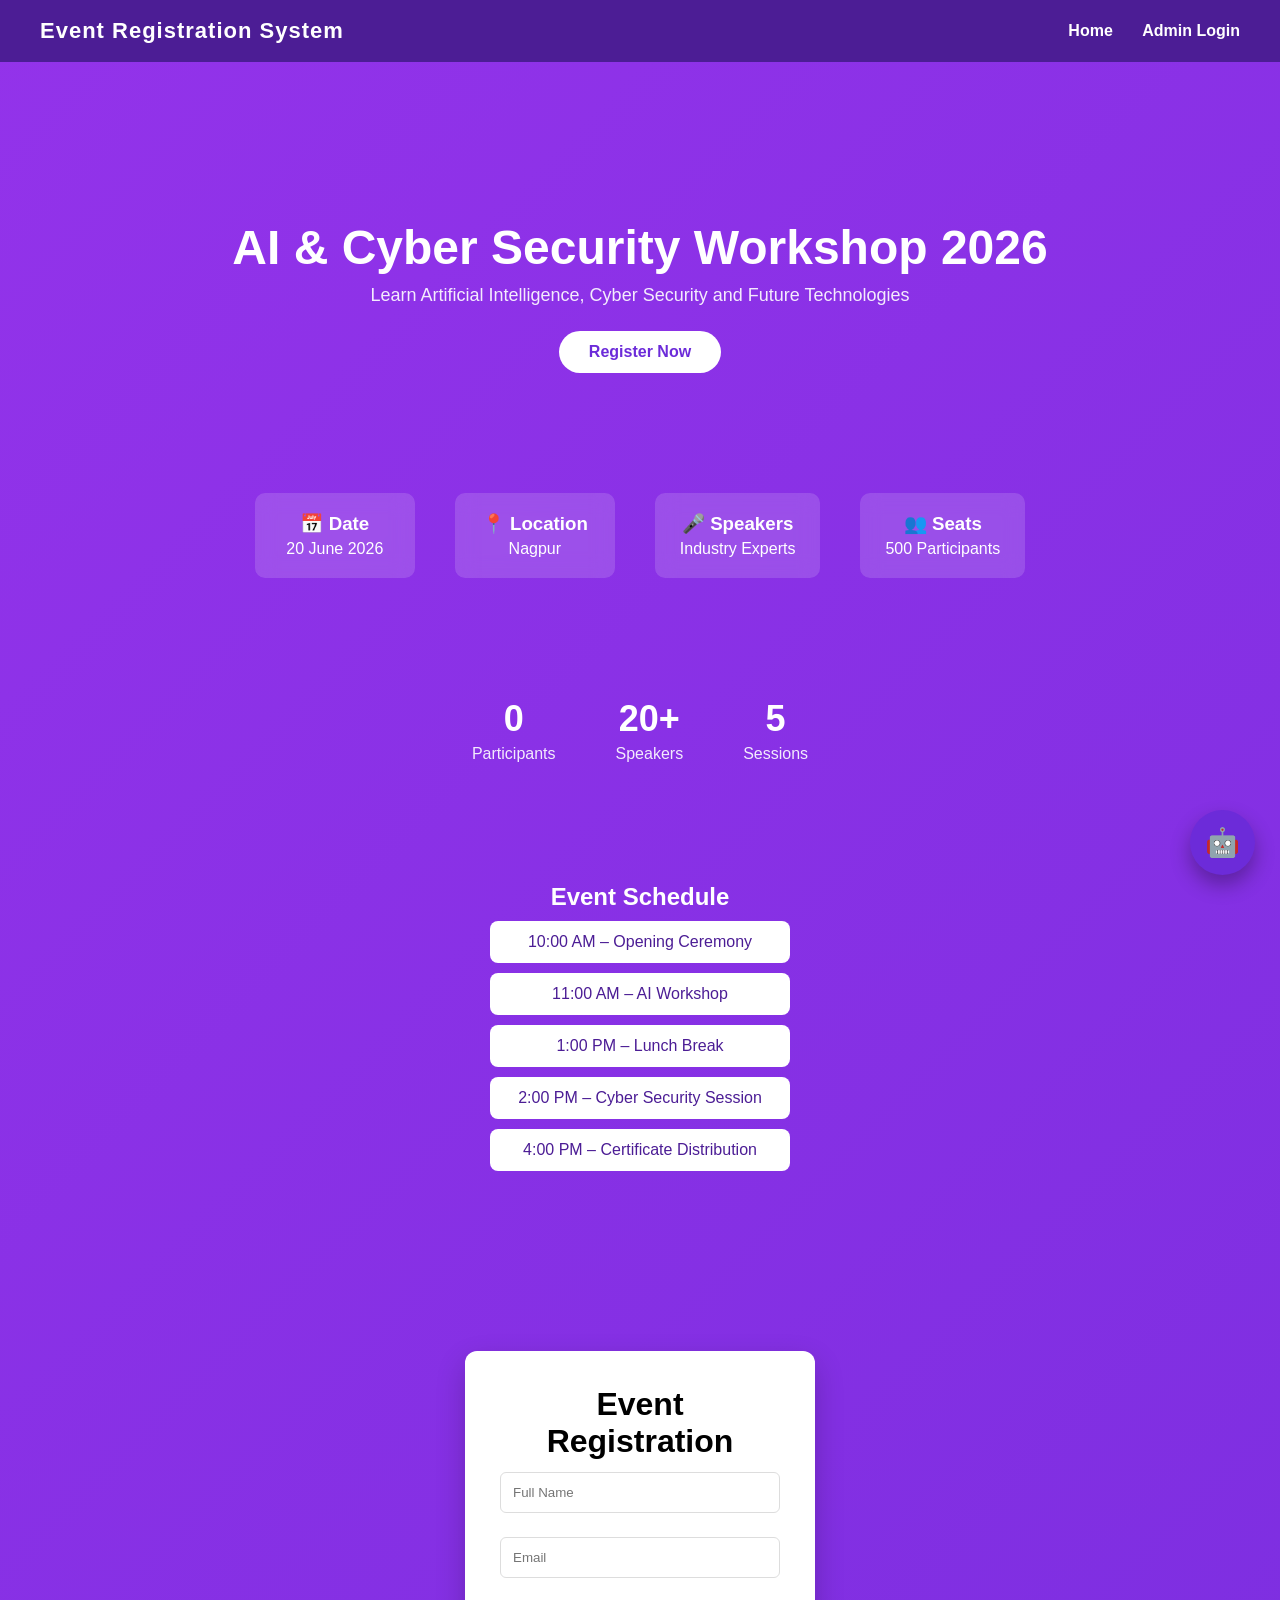
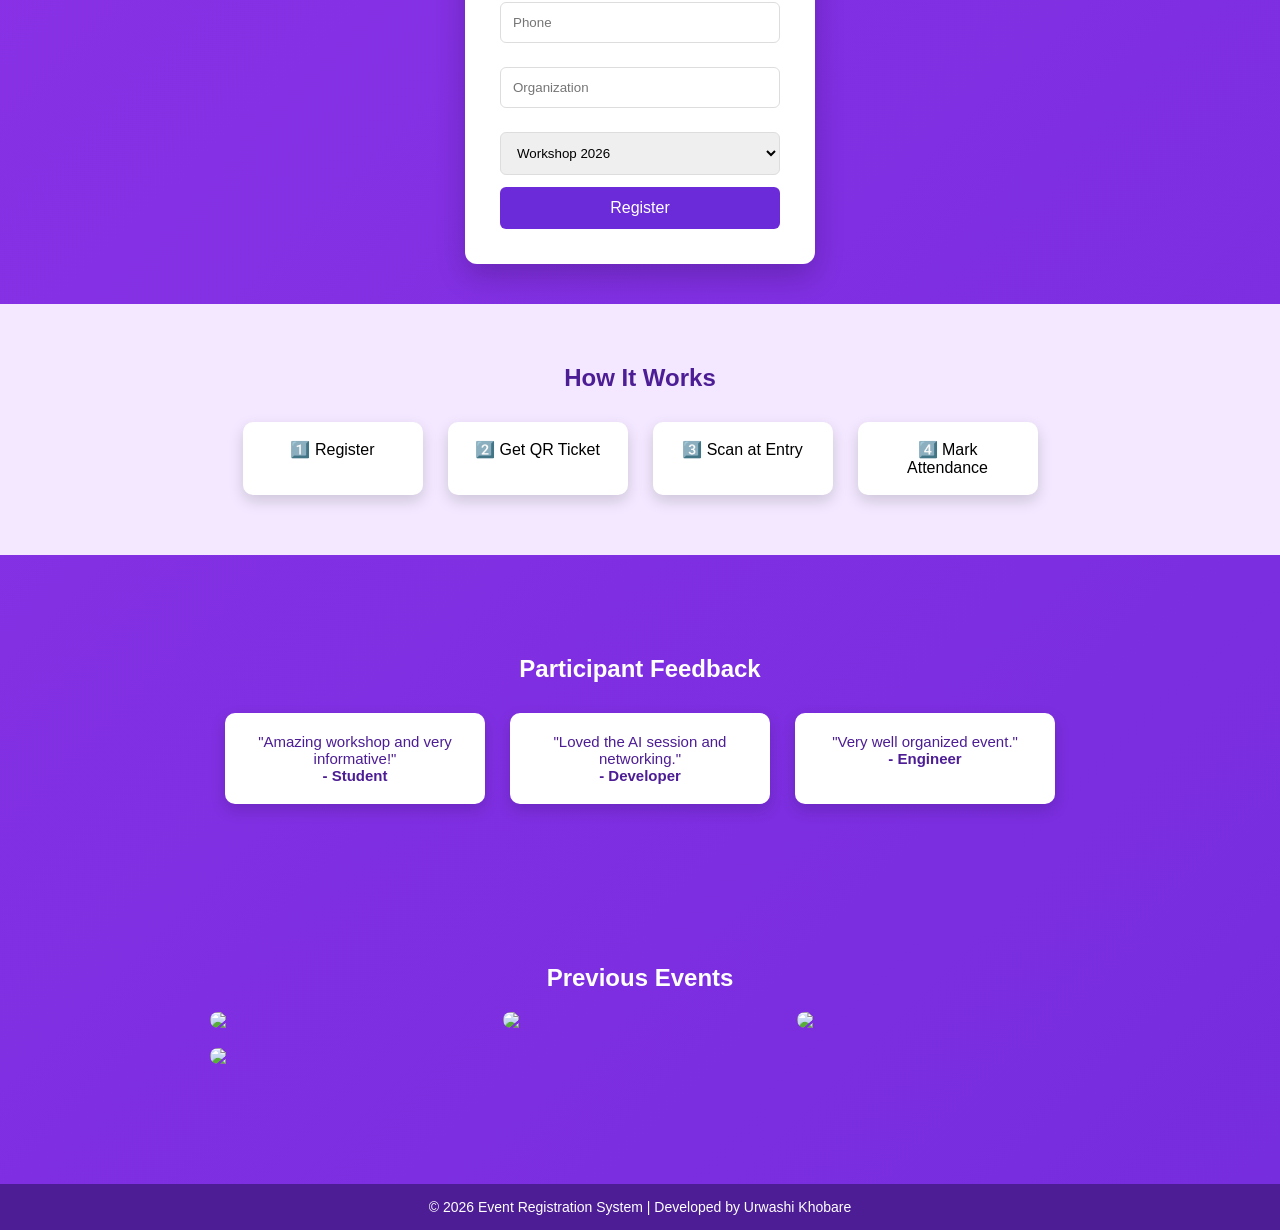
==== index.html @ d2944c12 "Add files via upload" ====
<!DOCTYPE html>
<html>
<head>

<title>Event Registration</title>

<meta name="viewport" content="width=device-width, initial-scale=1.0">

<link rel="stylesheet" href="style.css">

<link rel="stylesheet" href="https://unpkg.com/aos@2.3.1/dist/aos.css"/>

<script src="https://cdn.jsdelivr.net/npm/particles.js"></script>

</head>

<body>

<div id="particles-js"></div>

<header class="navbar">

<div class="logo">Event Registration System</div>

<div class="hamburger" onclick="toggleMenu()">☰</div>

<nav id="navMenu">
<a href="index.html">Home</a>
<a href="admin-login.html">Admin Login</a>
</nav>

</header>


<!-- HERO -->

<section class="hero">

<h1>AI & Cyber Security Workshop 2026</h1>

<p>Learn Artificial Intelligence, Cyber Security and Future Technologies</p>

<div id="timer"></div>

<a href="#register" class="hero-btn">Register Now</a>

</section>


<!-- EVENT INFO -->

<section class="info" data-aos="fade-up">

<div class="card">
<h3>📅 Date</h3>
<p>20 June 2026</p>
</div>

<div class="card">
<h3>📍 Location</h3>
<p>Nagpur</p>
</div>

<div class="card">
<h3>🎤 Speakers</h3>
<p>Industry Experts</p>
</div>

<div class="card">
<h3>👥 Seats</h3>
<p>500 Participants</p>
</div>

</section>


<!-- STATISTICS -->

<section class="stats" data-aos="fade-up">

<div class="stat">
<h2 id="participants">0</h2>
<p>Participants</p>
</div>

<div class="stat">
<h2>20+</h2>
<p>Speakers</p>
</div>

<div class="stat">
<h2>5</h2>
<p>Sessions</p>
</div>

</section>


<!-- SCHEDULE -->

<section class="schedule" data-aos="fade-up">

<h2>Event Schedule</h2>

<ul>

<li>10:00 AM – Opening Ceremony</li>
<li>11:00 AM – AI Workshop</li>
<li>1:00 PM – Lunch Break</li>
<li>2:00 PM – Cyber Security Session</li>
<li>4:00 PM – Certificate Distribution</li>

</ul>

</section>


<!-- REGISTRATION -->

<main id="register">

<div class="container">

<h1>Event Registration</h1>

<form id="registrationForm">

<input type="text" placeholder="Full Name" id="name" required>

<input type="email" placeholder="Email" id="email" required>

<input type="text" placeholder="Phone" id="phone" required>

<input type="text" placeholder="Organization" id="organization" required>

<select id="event">

<option value="Workshop 2026">Workshop 2026</option>
<option value="AI Seminar">AI Seminar</option>

</select>

<button type="submit">Register</button>

<div id="loader" class="loader" style="display:none;"></div>

</form>

<div id="result"></div>

</div>

</main>


<!-- HOW IT WORKS -->

<section class="steps">

<h2>How It Works</h2>

<div class="step-container">

<div class="step">1️⃣ Register</div>

<div class="step">2️⃣ Get QR Ticket</div>

<div class="step">3️⃣ Scan at Entry</div>

<div class="step">4️⃣ Mark Attendance</div>

</div>

</section>


<!-- TESTIMONIALS -->

<section class="testimonials">

<h2>Participant Feedback</h2>

<div class="reviews">

<div class="review">
<p>"Amazing workshop and very informative!"</p>
<h4>- Student</h4>
</div>

<div class="review">
<p>"Loved the AI session and networking."</p>
<h4>- Developer</h4>
</div>

<div class="review">
<p>"Very well organized event."</p>
<h4>- Engineer</h4>
</div>

</div>

</section>


<!-- GALLERY -->

<section class="gallery">

<h2>Previous Events</h2>

<div class="gallery-grid">

<img src="https://images.unsplash.com/photo-1515187029135-18ee286d815b">
<img src="https://images.unsplash.com/photo-1551836022-d5d88e9218df">
<img src="https://images.unsplash.com/photo-1521737604893-d14cc237f11d">
<img src="https://images.unsplash.com/photo-1505373877841-8d25f7d46678">

</div>

</section>


<!-- CHATBOT -->

<div class="chatbot" onclick="openChat()">🤖</div>


<footer class="footer">

<p>© 2026 Event Registration System | Developed by Urwashi Khobare</p>

</footer>


<script src="script.js"></script>

<script src="https://unpkg.com/aos@2.3.1/dist/aos.js"></script>

<script>

AOS.init();

function toggleMenu(){
document.getElementById("navMenu").classList.toggle("active");
}


/* PARTICLES */

particlesJS("particles-js", {
particles:{
number:{value:80},
color:{value:"#ffffff"},
shape:{type:"circle"},
opacity:{value:0.5},
size:{value:3},
line_linked:{
enable:true,
distance:150,
color:"#ffffff",
opacity:0.4,
width:1
},
move:{enable:true,speed:3}
},
interactivity:{
events:{onhover:{enable:true,mode:"repulse"}}
}
});


/* COUNTER */

let count=0;

let counter=setInterval(()=>{

count++;

document.getElementById("participants").innerText=count;

if(count>=500) clearInterval(counter);

},5);


/* COUNTDOWN */

let eventDate=new Date("June 20, 2026 10:00:00").getTime();

setInterval(()=>{

let now=new Date().getTime();

let distance=eventDate-now;

let days=Math.floor(distance/(1000*60*60*24));

let hours=Math.floor((distance%(1000*60*60*24))/(1000*60*60));

document.getElementById("timer").innerHTML=
"Event Starts In : "+days+" Days "+hours+" Hours";

},1000);


/* CHATBOT */

function openChat(){
alert("Hello! Need help with event registration?");
}

</script>

</body>
</html>
---- style.css ----
*{
margin:0;
padding:0;
box-sizing:border-box;
font-family:Arial;
}

/* BODY */

body{
background:linear-gradient(-45deg,#7C3AED,#A855F7,#6C2BD9,#9333EA);
background-size:400% 400%;
animation:gradientMove 10s ease infinite;
min-height:100vh;
display:flex;
flex-direction:column;
}

@keyframes gradientMove{
0%{background-position:0% 50%;}
50%{background-position:100% 50%;}
100%{background-position:0% 50%;}
}

/* NAVBAR */

.navbar{
position:fixed;
top:0;
left:0;
width:100%;
background:#4C1D95;
color:white;
display:flex;
justify-content:space-between;
align-items:center;
padding:18px 40px;
z-index:1000;
}

/* PREVENT CONTENT HIDING UNDER NAVBAR */

body{
padding-top:80px;
}

.navbar nav a{
color:white;
text-decoration:none;
margin-left:25px;
font-size:16px;
font-weight:bold;
transition:0.3s;
}

.navbar nav a:hover{
color:#E9D5FF;
}

/* LOGO */

.logo{
font-size:22px;
font-weight:bold;
letter-spacing:1px;
}

/* HAMBURGER */

.hamburger{
display:none;
font-size:28px;
cursor:pointer;
color:white;
}

/* MAIN */

main{
flex:1;
display:flex;
justify-content:center;
align-items:center;
padding-top:90px;
padding-bottom:40px;
}

/* FORM CONTAINER */

.container{
background:white;
padding:35px;
border-radius:12px;
width:350px;
text-align:center;
box-shadow:0 12px 30px rgba(0,0,0,0.2);
}

/* INPUT */

input, select{
width:100%;
padding:12px;
margin:12px 0;
border-radius:6px;
border:1px solid #ddd;
}

/* BUTTON */

button{
background:#6C2BD9;
color:white;
border:none;
padding:12px;
width:100%;
border-radius:6px;
cursor:pointer;
font-size:16px;
transition:0.3s;
}

button:hover{
background:#4C1D95;
}

/* LOADER */

.loader{
border:5px solid #f3f3f3;
border-top:5px solid #6C2BD9;
border-radius:50%;
width:35px;
height:35px;
animation:spin 1s linear infinite;
margin:15px auto;
}

@keyframes spin{
0%{transform:rotate(0deg);}
100%{transform:rotate(360deg);}
}

/* FOOTER */

.footer{
background:#4C1D95;
color:white;
text-align:center;
padding:15px;
font-size:14px;
}

/* MOBILE */

@media(max-width:768px){

.hamburger{
display:block;
}

.navbar nav{
display:none;
flex-direction:column;
background:#4C1D95;
position:absolute;
top:65px;
left:0;
width:100%;
padding:20px;
}

.navbar nav a{
padding:12px 0;
font-size:18px;
margin-left:0;
}

.navbar nav.active{
display:flex;
}

.container{
width:90%;
margin-top:20px;
}

}
.hero{
text-align:center;
padding:140px 20px 80px;
color:white;
max-width:900px;
margin:auto;
}

.hero h1{
font-size:48px;
margin-bottom:15px;
font-weight:700;
}

.hero p{
font-size:18px;
margin-bottom:20px;
opacity:0.9;
}

#timer{
font-size:18px;
margin-bottom:25px;
}

.hero-btn{
background:white;
color:#6C2BD9;
padding:12px 28px;
border-radius:30px;
text-decoration:none;
font-weight:bold;
display:inline-block;
}
.info{
display:flex;
justify-content:center;
gap:40px;
padding:40px 20px;
flex-wrap:wrap;
text-align:center;
color:white;
}

.info .card{
background:rgba(255,255,255,0.15);
padding:20px 25px;
border-radius:10px;
min-width:160px;
backdrop-filter:blur(10px);
}

.info .card h3{
margin-bottom:5px;
}
.stats{
display:flex;
justify-content:center;
gap:60px;
padding:40px 20px;
text-align:center;
color:white;
}

.stat h2{
font-size:36px;
margin-bottom:5px;
}

.stat p{
font-size:16px;
opacity:0.9;
}section{
margin-bottom:40px;
}
.schedule{
text-align:center;
padding:40px;
color:white;
}

.schedule ul{
list-style:none;
}

.schedule li{
background:white;
color:#4C1D95;
padding:12px;
margin:10px auto;
width:300px;
border-radius:8px;
}

.steps{
text-align:center;
padding:60px 20px;
background:#F3E8FF;
}

.steps h2{
margin-bottom:30px;
color:#4C1D95;
}

.step-container{
display:flex;
justify-content:center;
gap:25px;
flex-wrap:wrap;
max-width:900px;
margin:auto;
}

.step{
background:white;
padding:18px 25px;
border-radius:10px;
width:180px;
box-shadow:0 6px 15px rgba(0,0,0,0.15);
font-weight:500;
}

.testimonials{
text-align:center;
padding:60px 20px;
color:white;
}

.testimonials h2{
margin-bottom:30px;
}

.reviews{
display:flex;
justify-content:center;
gap:25px;
flex-wrap:wrap;
max-width:900px;
margin:auto;
}

.review{
background:white;
color:#4C1D95;
padding:20px;
border-radius:10px;
width:260px;
box-shadow:0 6px 15px rgba(0,0,0,0.15);
font-size:15px;
}
.chatbot{
position:fixed;
bottom:25px;
right:25px;
background:#6C2BD9;
color:white;
width:60px;
height:60px;
display:flex;
justify-content:center;
align-items:center;
border-radius:50%;
font-size:25px;
cursor:pointer;
}

#particles-js{
position:fixed;
width:100%;
height:100%;
top:0;
left:0;
z-index:-1;
}
#particles-js{
position:fixed;
width:100%;
height:100%;
top:0;
left:0;
z-index:-1;
}

.hero{
text-align:center;
padding:140px 20px 80px;
color:white;
}

.hero h1{
font-size:48px;
margin-bottom:10px;
}

.hero-btn{
background:white;
color:#6C2BD9;
padding:12px 30px;
border-radius:30px;
text-decoration:none;
font-weight:bold;
}

.gallery{
text-align:center;
padding:60px 20px;
color:white;
}

.gallery-grid{
display:grid;
grid-template-columns:repeat(auto-fit,minmax(220px,1fr));
gap:20px;
padding:20px;
max-width:900px;
margin:auto;
}

.gallery-grid img{
width:100%;
border-radius:10px;
}

.chatbot{
position:fixed;
bottom:25px;
right:25px;
background:#6C2BD9;
color:white;
width:65px;
height:65px;
display:flex;
justify-content:center;
align-items:center;
border-radius:50%;
font-size:28px;
cursor:pointer;
box-shadow:0 10px 20px rgba(0,0,0,0.3);
}
/* CONTACT ADMIN */

.contact{
padding:60px 20px;
text-align:center;
background:#F3E8FF;
}

.contact h2{
color:#4C1D95;
margin-bottom:10px;
}

.contact-box{
display:flex;
justify-content:center;
gap:25px;
flex-wrap:wrap;
margin-top:30px;
}

.contact-card{
background:white;
padding:25px;
border-radius:10px;
width:260px;
box-shadow:0 8px 20px rgba(0,0,0,0.15);
}

/* TEXTAREA */

textarea{
width:100%;
padding:10px;
margin:10px 0;
border-radius:6px;
border:1px solid #ddd;
resize:none;
height:80px;
}

/* FEEDBACK */

.feedback{
padding:60px 20px;
text-align:center;
}

.feedback h2{
margin-bottom:25px;
}

.feedback form{
max-width:400px;
margin:auto;
background:white;
padding:25px;
border-radius:10px;
box-shadow:0 8px 20px rgba(0,0,0,0.15);
}
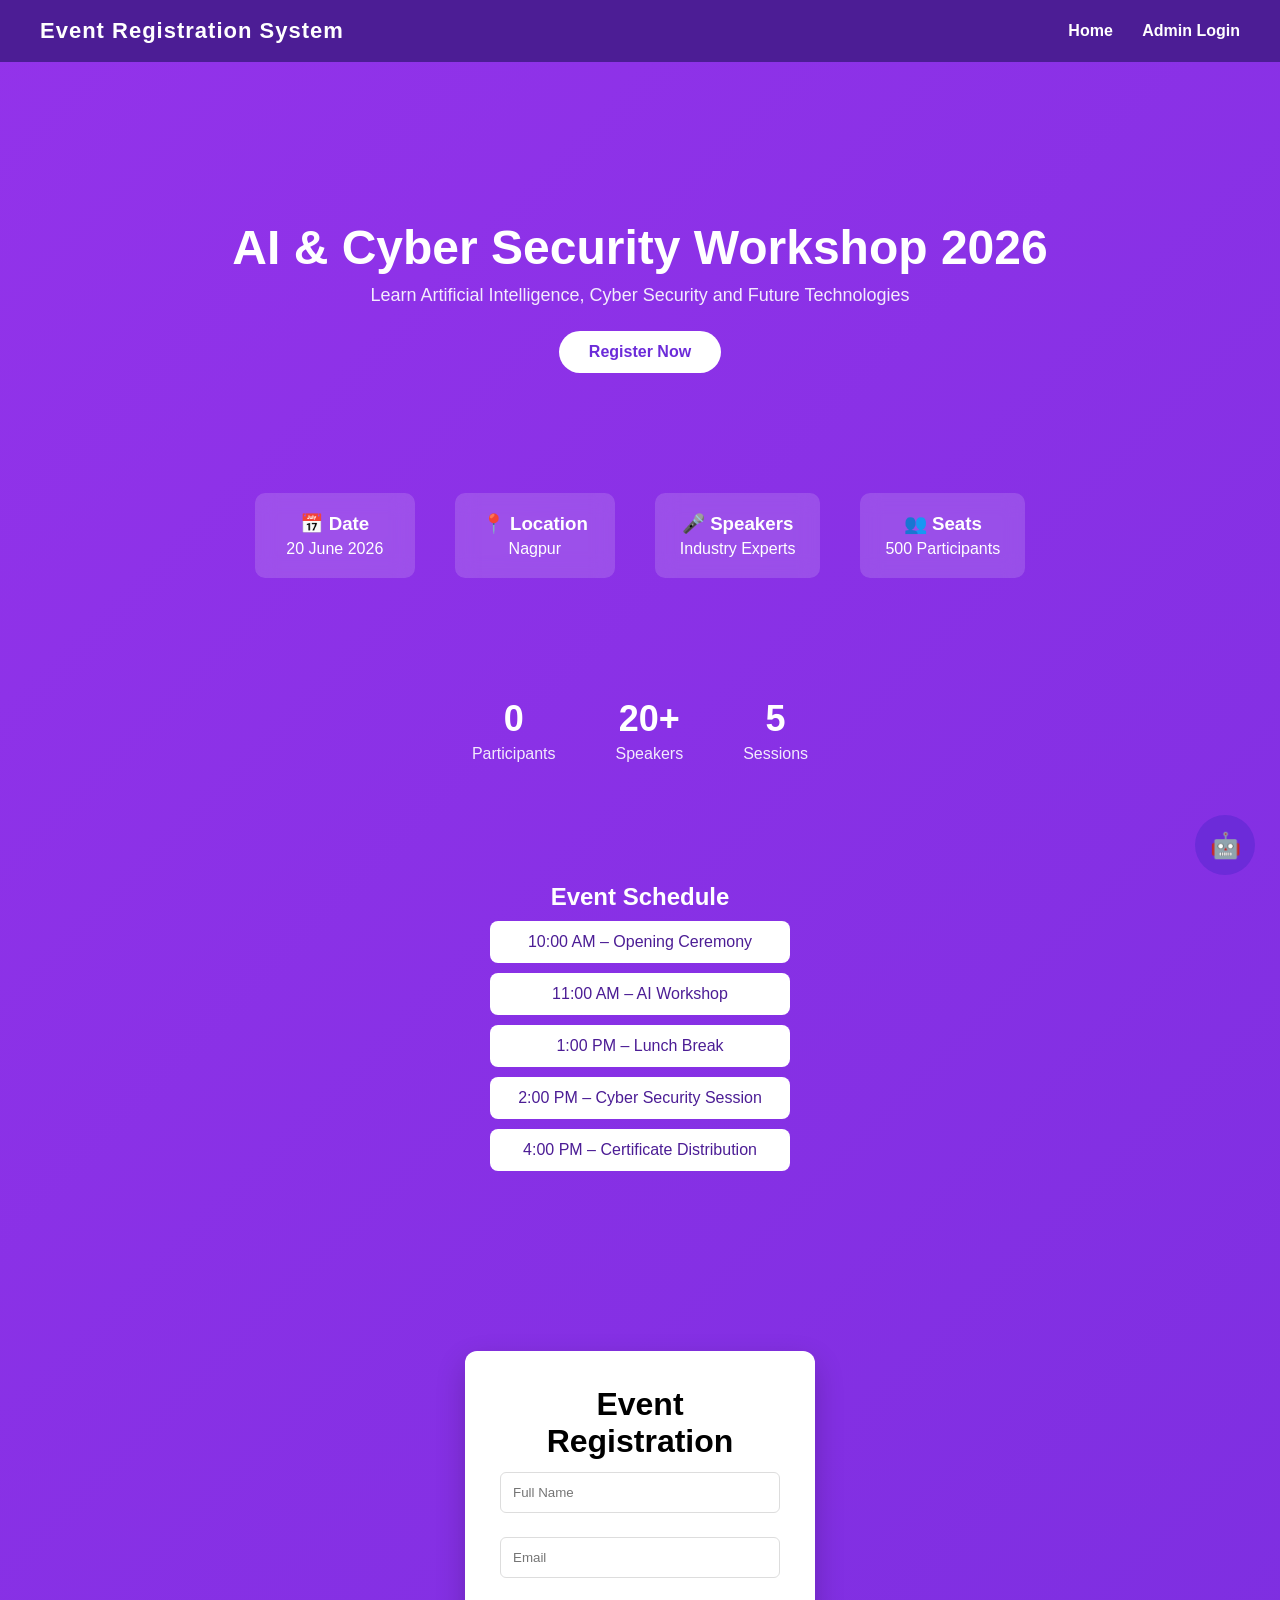
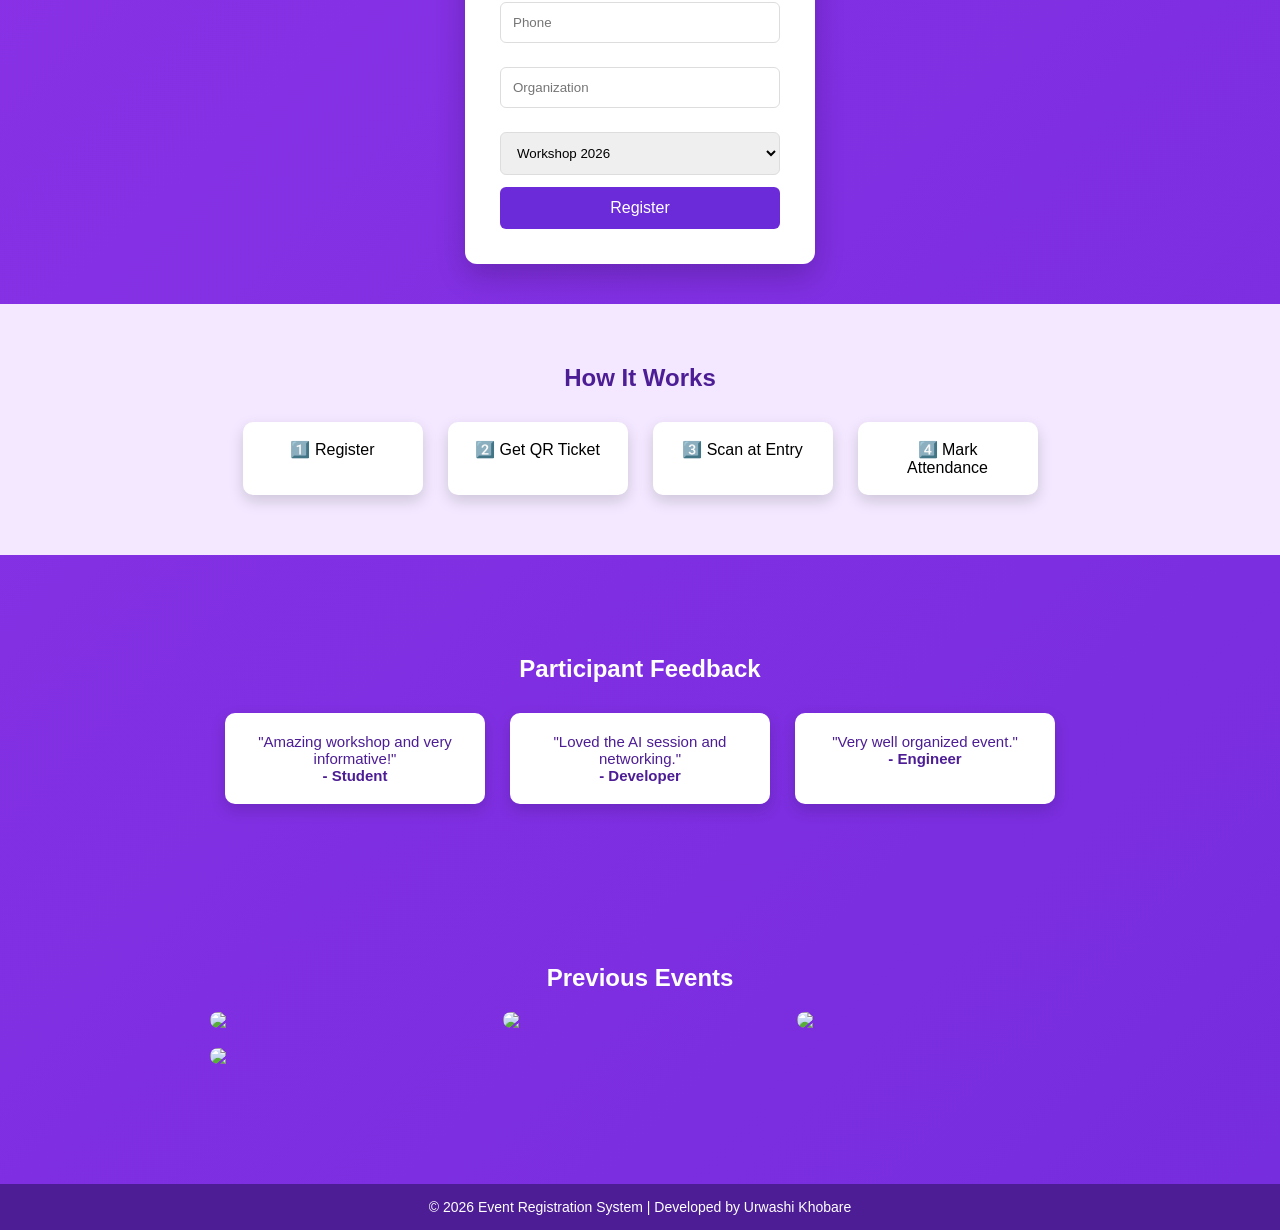
==== commit 176239f2: "Fix HTML encoding issues in index.html" ====
--- a/index.html
+++ b/index.html
@@ -304,13 +304,8 @@
 },1000);
 
 
-/* CHATBOT */
-
-function openChat(){
-alert("Hello! Need help with event registration?");
-}
-
 </script>
+  <script src="//code.tidio.co/apv46qekqryxei8gtbecrbq3gnnwxzcn.js" async></script>
 
 </body>
-</html>+</html>
--- a/style.css
+++ b/style.css
@@ -410,22 +410,7 @@
 border-radius:10px;
 }
 
-.chatbot{
-position:fixed;
-bottom:25px;
-right:25px;
-background:#6C2BD9;
-color:white;
-width:65px;
-height:65px;
-display:flex;
-justify-content:center;
-align-items:center;
-border-radius:50%;
-font-size:28px;
-cursor:pointer;
-box-shadow:0 10px 20px rgba(0,0,0,0.3);
-}
+
 /* CONTACT ADMIN */
 
 .contact{
@@ -485,4 +470,4 @@
 padding:25px;
 border-radius:10px;
 box-shadow:0 8px 20px rgba(0,0,0,0.15);
-}+}
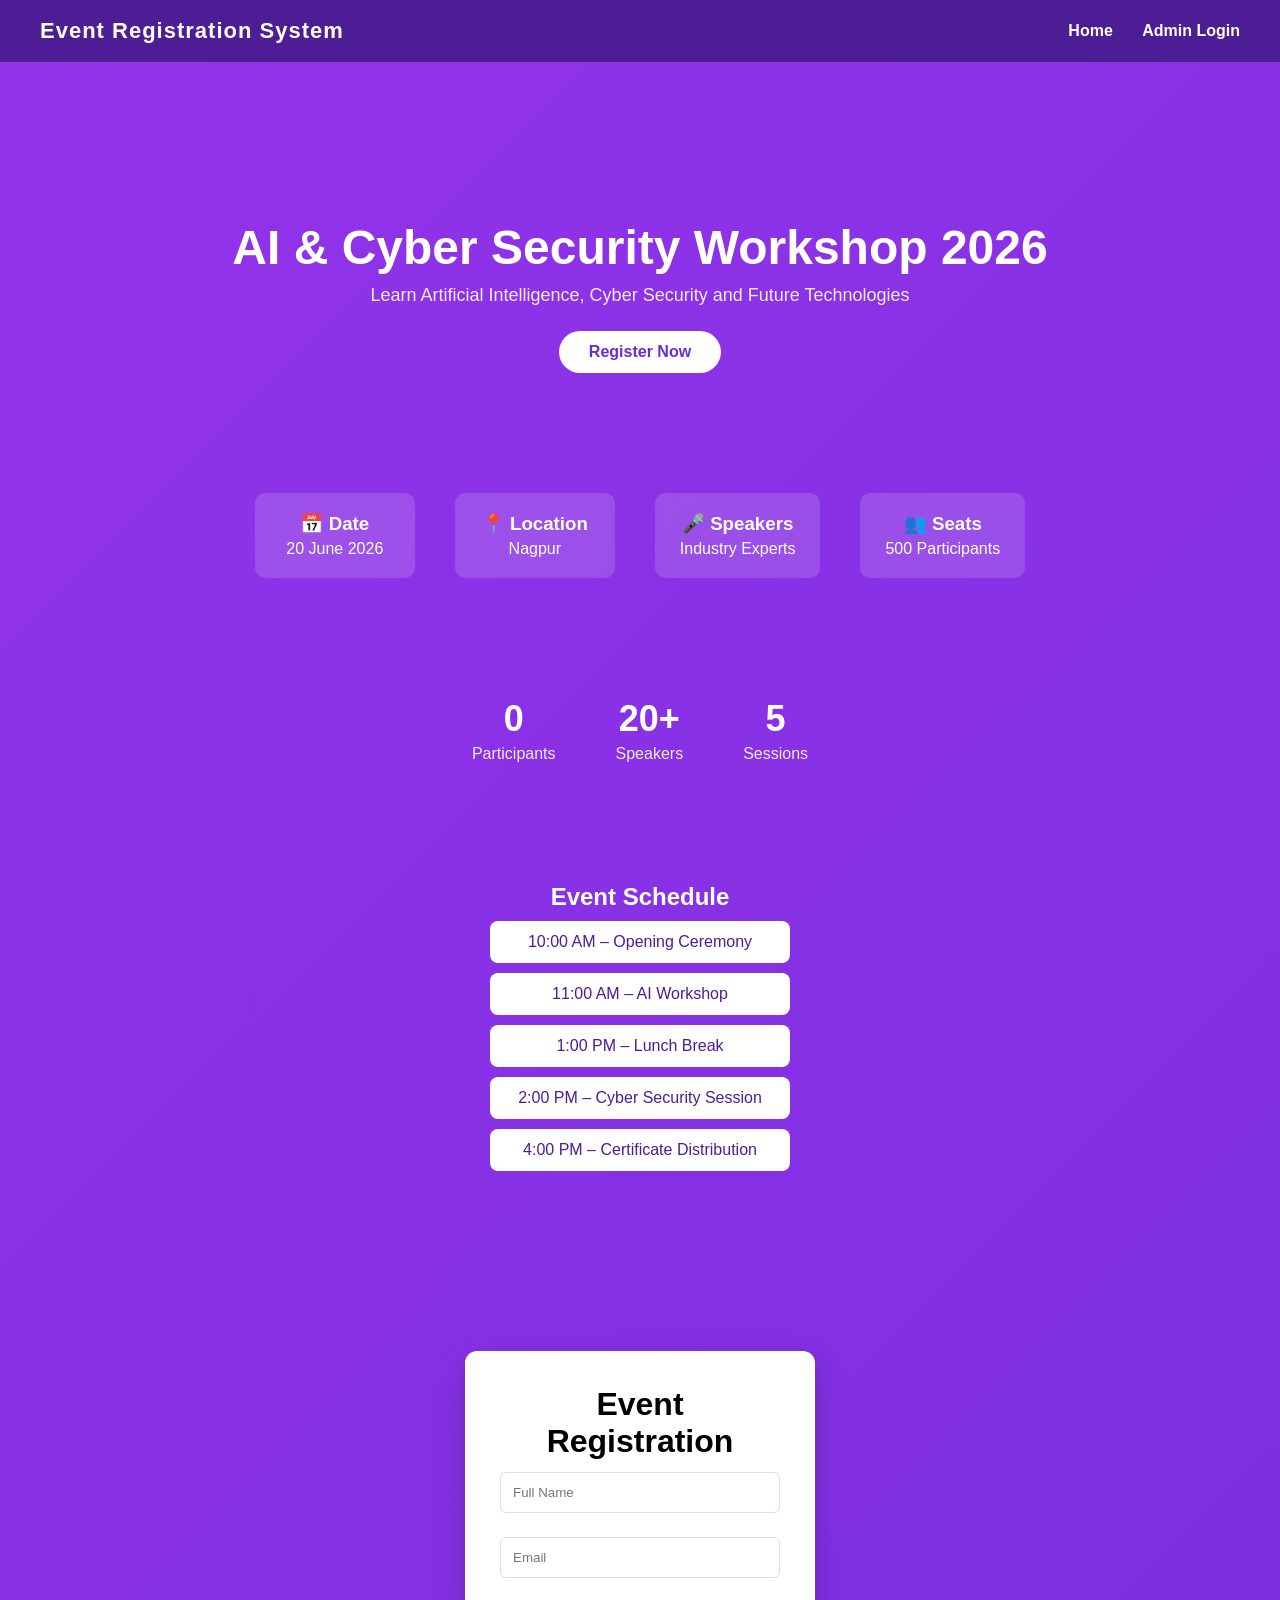
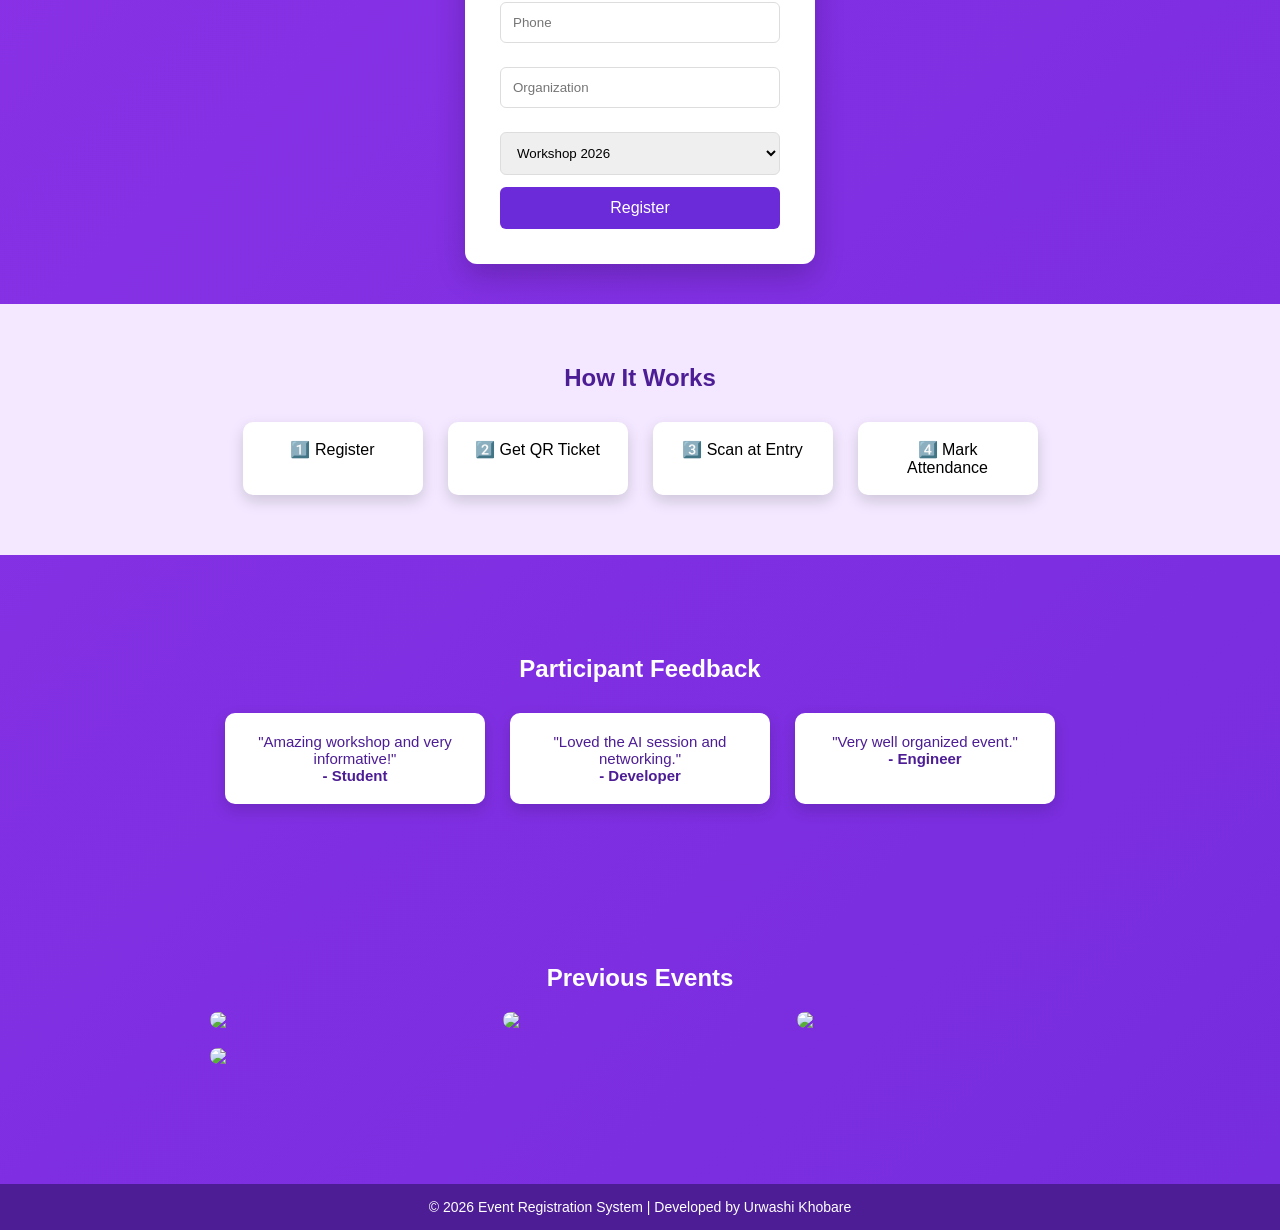
==== commit 81dd057a: "Update index.html" ====
--- a/index.html
+++ b/index.html
@@ -129,7 +129,15 @@
 
 <input type="email" placeholder="Email" id="email" required>
 
-<input type="text" placeholder="Phone" id="phone" required>
+<input 
+type="tel" 
+placeholder="Phone" 
+id="phone" 
+maxlength="10"
+pattern="[0-9]{10}"
+inputmode="numeric"
+oninput="this.value=this.value.replace(/[^0-9]/g,'');"
+required>
 
 <input type="text" placeholder="Organization" id="organization" required>
 
@@ -221,8 +229,6 @@
 
 
 <!-- CHATBOT -->
-
-<div class="chatbot" onclick="openChat()">🤖</div>
 
 
 <footer class="footer">
@@ -304,8 +310,11 @@
 },1000);
 
 
+/* CHATBOT */
+
+
+
 </script>
-  <script src="//code.tidio.co/apv46qekqryxei8gtbecrbq3gnnwxzcn.js" async></script>
 
 </body>
 </html>
